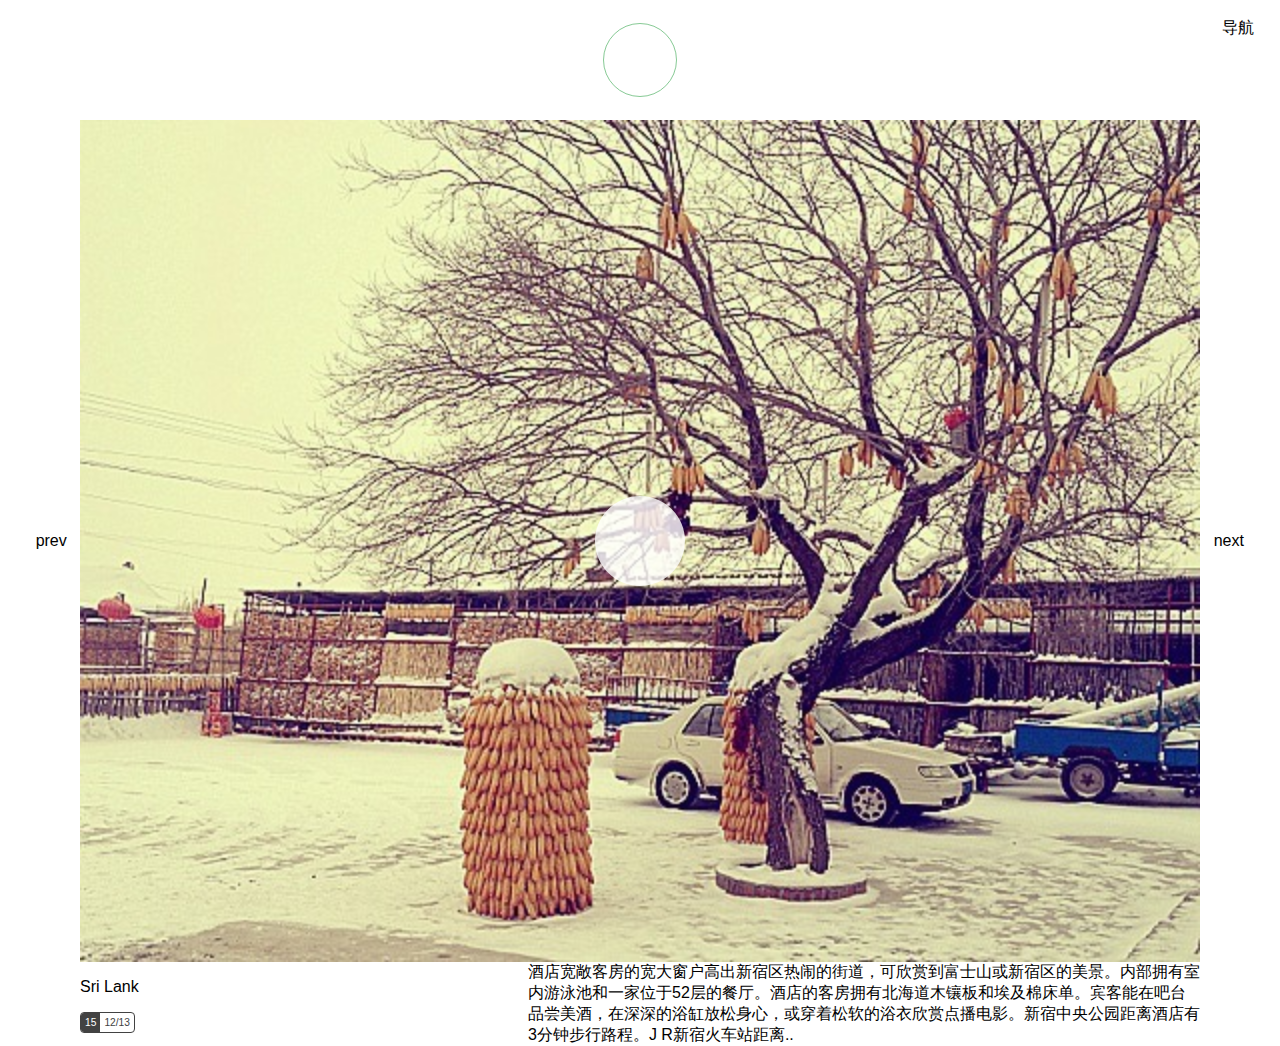
==== html/index.html @ d1c2cd37 "index.html" ====
<!DOCTYPE html PUBLIC "-//W3C//DTD XHTML 1.0 Transitional//EN" "http://www.w3.org/TR/xhtml1/DTD/xhtml1-transitional.dtd">
<html xmlns="http://www.w3.org/1999/xhtml">
<head>
	<meta name="viewport" content="width=device-width, initial-scale=1" />
	<style type="text/css">
		/*css3vh属性 视口被均分为100单位的vh。高度占满整个窗口就是height: 100vh*/
		body {height: 100vh;margin:0 0;font: normal 100% Helvetica, Arial, sans-serif;}/*字体大小是页面默认大小的100%，即16像素。*/
		h1 {font-size: 1.5em;}/*然后，h1的大小是默认大小的1.5倍，即24像素（24/16=1.5）*/
		small {font-size: 0.875em;}/*small元素的大小是默认大小的0.875倍，即14像素（14/16=0.875）。*/
		img { max-width: 100%;}/*图片的自适应（fluid image）*/
		.pointer{cursor:pointer;}
		.top{height:120px;position:relative;}
		.top .nav{position:absolute;right:2vw;top:2vh;}
		.top .mylogo{position:absolute;border:1px solid #87ca95;top:50%;left:50%;transform:translate(-50%,-50%);width:8vh;height:8vh; border-radius:50%;}
		.center{width:100vw;position: relative;text-align:center;}
		.center .prev,.center .next{max-width:160px;width:8vw;position: absolute;top:50%;transform:translate(0,-50%);text-align:center;}
		.center .prev{left:0}
		.center .next{right:0}
		.center .image{padding:0 80px;}
		.center .image img{margin:0 auto;width:100%;}
		.center .image .enter{position:absolute;background-color:#fff;top:50%;left:50%;transform:translate(-50%,-50%);width:10vh;height:10vh; border-radius:50%;opacity:0.8;text-align:center;vertical-align:center;}
		.bottom{overflow:hidden;padding:0 80px;}
		.bottom .brief{float:right;width:60%;}
		.bottom .info{float:left;width:40%;}
		.bottom .info .time{display:inline-block;font-size:0.8em;border-radius:4px;border:1px solid #424242;overflow:hidden;}
		.bottom .info .time .date{float:right;color:#424242;font-size:0.8em;padding:4px 4px;}
		.bottom .info .time .year{background-color:#424242;padding:4px 4px;float:left;color:#fff;font-size:0.8em;}
	</style>
</head>
<body>
	<div class="top">
		<div class="mylogo pointer"></div>
		<div class="nav pointer">导航</div>
	</div>
	<div class="center">
		<div class="prev pointer">prev</div>
		<div class="next pointer">next</div>
		<div class="image">
			<img src="lala.jpg">
			<div class="enter pointer"></div>
		</div>
	</div>
	<div class="bottom">
		<div class="brief">
			酒店宽敞客房的宽大窗户高出新宿区热闹的街道，可欣赏到富士山或新宿区的美景。内部拥有室内游泳池和一家位于52层的餐厅。酒店的客房拥有北海道木镶板和埃及棉床单。宾客能在吧台品尝美酒，在深深的浴缸放松身心，或穿着松软的浴衣欣赏点播电影。新宿中央公园距离酒店有3分钟步行路程。J R新宿火车站距离..
		</div>
		<div class="info">
			<p class="title">Sri Lank</p>
			<div class="time">
				<div class="year">15</div>
				<div class="date">12/13</div>
			</div>
		</div>
	</div>
	<!-- 导航 start -->
	<!-- 导航 end -->
</body>
</html>
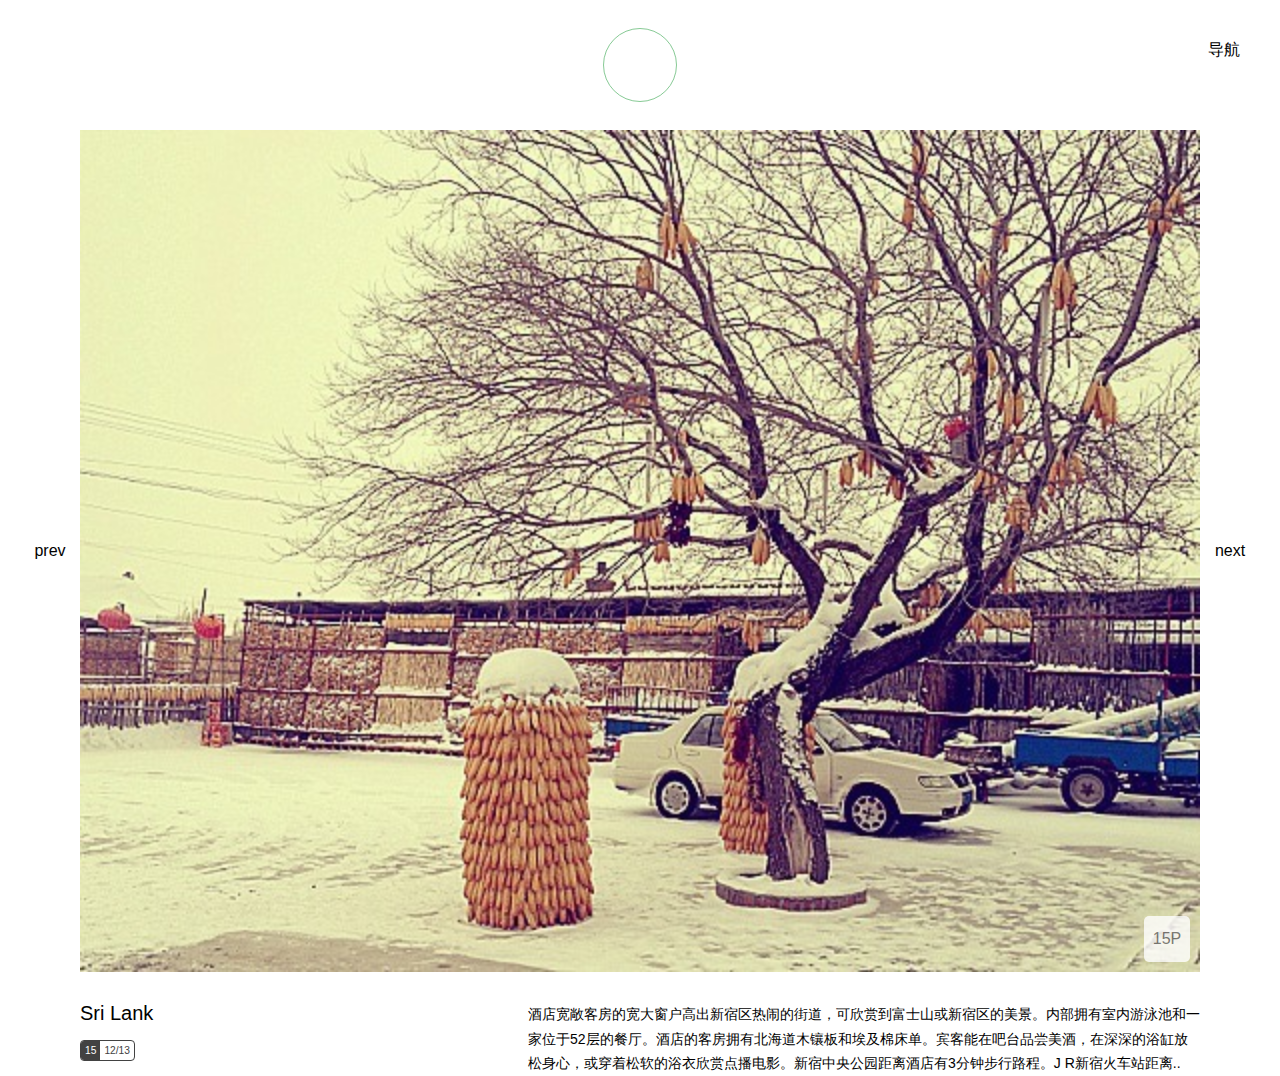
==== commit 2b5fc9af: "index" ====
--- a/html/index.html
+++ b/html/index.html
@@ -3,25 +3,31 @@
 <head>
 	<meta name="viewport" content="width=device-width, initial-scale=1" />
 	<style type="text/css">
+		p{margin:0 0;}
 		/*css3vh属性 视口被均分为100单位的vh。高度占满整个窗口就是height: 100vh*/
 		body {height: 100vh;margin:0 0;font: normal 100% Helvetica, Arial, sans-serif;}/*字体大小是页面默认大小的100%，即16像素。*/
 		h1 {font-size: 1.5em;}/*然后，h1的大小是默认大小的1.5倍，即24像素（24/16=1.5）*/
 		small {font-size: 0.875em;}/*small元素的大小是默认大小的0.875倍，即14像素（14/16=0.875）。*/
 		img { max-width: 100%;}/*图片的自适应（fluid image）*/
 		.pointer{cursor:pointer;}
-		.top{height:120px;position:relative;}
-		.top .nav{position:absolute;right:2vw;top:2vh;}
-		.top .mylogo{position:absolute;border:1px solid #87ca95;top:50%;left:50%;transform:translate(-50%,-50%);width:8vh;height:8vh; border-radius:50%;}
+		.top{height:130px;position:relative;}
+		.top .nav{position:absolute;right:40px;top:40px;}
+		.top .mylogo{position:absolute;border:1px solid #87ca95;top:50%;left:50%;transform:translate(-50%,-50%);width:72px;height:72px; border-radius:50%;}
 		.center{width:100vw;position: relative;text-align:center;}
-		.center .prev,.center .next{max-width:160px;width:8vw;position: absolute;top:50%;transform:translate(0,-50%);text-align:center;}
+		.center .prev,.center .next{width:100px;position: absolute;top:50%;transform:translate(0,-50%);text-align:center;}
 		.center .prev{left:0}
 		.center .next{right:0}
-		.center .image{padding:0 80px;}
-		.center .image img{margin:0 auto;width:100%;}
-		.center .image .enter{position:absolute;background-color:#fff;top:50%;left:50%;transform:translate(-50%,-50%);width:10vh;height:10vh; border-radius:50%;opacity:0.8;text-align:center;vertical-align:center;}
-		.bottom{overflow:hidden;padding:0 80px;}
-		.bottom .brief{float:right;width:60%;}
+		.center .image{margin:0 80px;position:relative;}
+		.center .image .mask{position:absolute;width:100%;height:100%;background-color:#fff;opacity:0;z-index:1;transition: opacity 1s;}
+		.center .image .picnum{width:40px;height:40px;border-radius:5px;padding:3px;position:absolute;bottom:10px;right:10px;background-color:#fff;opacity:0.8;color:#666;vertical-align:middle;text-align:center;line-height:40px;}
+		.center .image .main-img{margin:0 auto;width:100%;z-index:4;}
+		.center .image:hover .mask{opacity:0.3;z-index:5;}
+		.center .image:hover .enter{opacity:0.9;z-index:6;}
+		.center .image .enter{position:absolute;width:100px;height:100px;vertical-align:middle;text-align:center;background-color:#fff;top:50%;left:50%;transform:translate(-50%,-50%);border-radius:50%;line-height:100px;color:#333;z-index:1;opacity:0;transition: opacity 1s;}
+		.bottom{overflow:hidden;padding:0 80px;margin-top:30px;}
+		.bottom .brief{float:right;width:60%;font-size:0.875em;line-height:1.75em;}
 		.bottom .info{float:left;width:40%;}
+		.bottom .info .title{margin-bottom:0.75em;font-size:1.25em;}
 		.bottom .info .time{display:inline-block;font-size:0.8em;border-radius:4px;border:1px solid #424242;overflow:hidden;}
 		.bottom .info .time .date{float:right;color:#424242;font-size:0.8em;padding:4px 4px;}
 		.bottom .info .time .year{background-color:#424242;padding:4px 4px;float:left;color:#fff;font-size:0.8em;}
@@ -36,8 +42,10 @@
 		<div class="prev pointer">prev</div>
 		<div class="next pointer">next</div>
 		<div class="image">
-			<img src="lala.jpg">
-			<div class="enter pointer"></div>
+			<div class="mask"></div>
+			<div class="picnum">15P</div>
+			<img class="main-img" src="lala.jpg">
+			<div class="enter pointer">enter</div>
 		</div>
 	</div>
 	<div class="bottom">
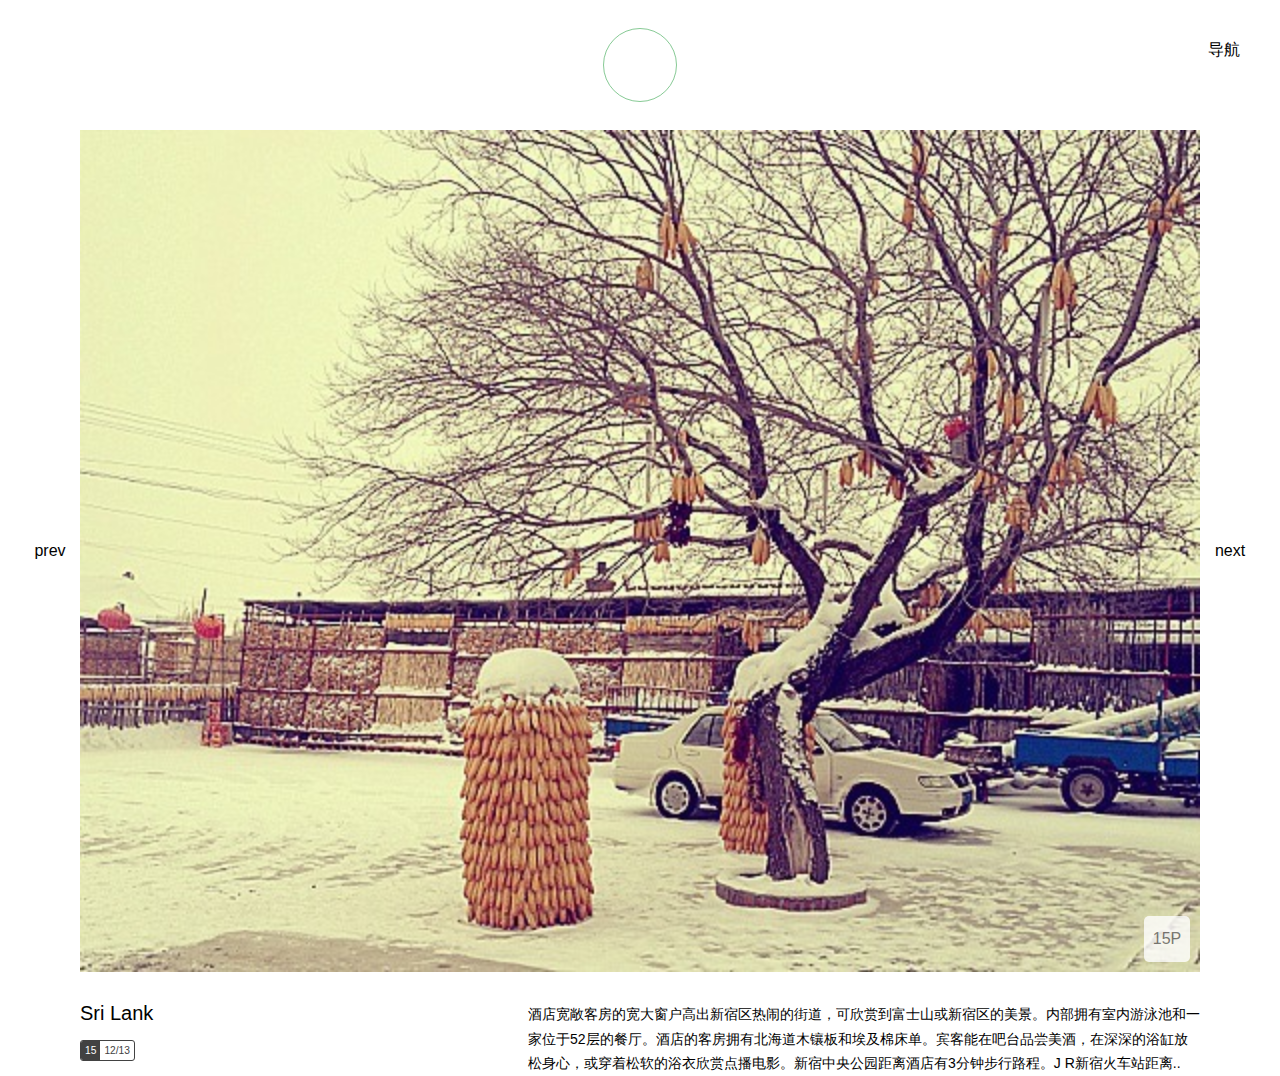
==== commit d435c5f7: "nav" ====
--- a/html/index.html
+++ b/html/index.html
@@ -5,7 +5,7 @@
 	<style type="text/css">
 		p{margin:0 0;}
 		/*css3vh属性 视口被均分为100单位的vh。高度占满整个窗口就是height: 100vh*/
-		body {height: 100vh;margin:0 0;font: normal 100% Helvetica, Arial, sans-serif;}/*字体大小是页面默认大小的100%，即16像素。*/
+		body {height: 100vh;margin:0 0;font: normal 100% Helvetica, Arial, sans-serif;position:relative;}/*字体大小是页面默认大小的100%，即16像素。*/
 		h1 {font-size: 1.5em;}/*然后，h1的大小是默认大小的1.5倍，即24像素（24/16=1.5）*/
 		small {font-size: 0.875em;}/*small元素的大小是默认大小的0.875倍，即14像素（14/16=0.875）。*/
 		img { max-width: 100%;}/*图片的自适应（fluid image）*/
@@ -28,13 +28,19 @@
 		.bottom .brief{float:right;width:60%;font-size:0.875em;line-height:1.75em;}
 		.bottom .info{float:left;width:40%;}
 		.bottom .info .title{margin-bottom:0.75em;font-size:1.25em;}
-		.bottom .info .time{display:inline-block;font-size:0.8em;border-radius:4px;border:1px solid #424242;overflow:hidden;}
+		.bottom .info .time{display:inline-block;font-size:0.8em;border-radius:3px;border:1px solid #424242;overflow:hidden;}
 		.bottom .info .time .date{float:right;color:#424242;font-size:0.8em;padding:4px 4px;}
 		.bottom .info .time .year{background-color:#424242;padding:4px 4px;float:left;color:#fff;font-size:0.8em;}
+
+		.body{position:relative;z-index:4;}
+		.thunm{position:absolute;display:none;z-index:5;height:100%;width:100%;left:0;top:0;}
+		.thunm .main-mask{opacity:0.3;width:100%;height:100%;background-color:#000;}
+		.thunm .nav-list{position:absolute;right:0;top:0;width:35vw;height:100%;background-color:#000;}
 	</style>
 </head>
 <body>
-	<div class="top">
+	<div class="body">
+			<div class="top">
 		<div class="mylogo pointer"></div>
 		<div class="nav pointer">导航</div>
 	</div>
@@ -61,6 +67,11 @@
 		</div>
 	</div>
 	<!-- 导航 start -->
+	<div class="thunm">
+		<div class="main-mask"></div>
+		<div class="nav-list"></div>
+	</div>
 	<!-- 导航 end -->
+	</div>
 </body>
 </html>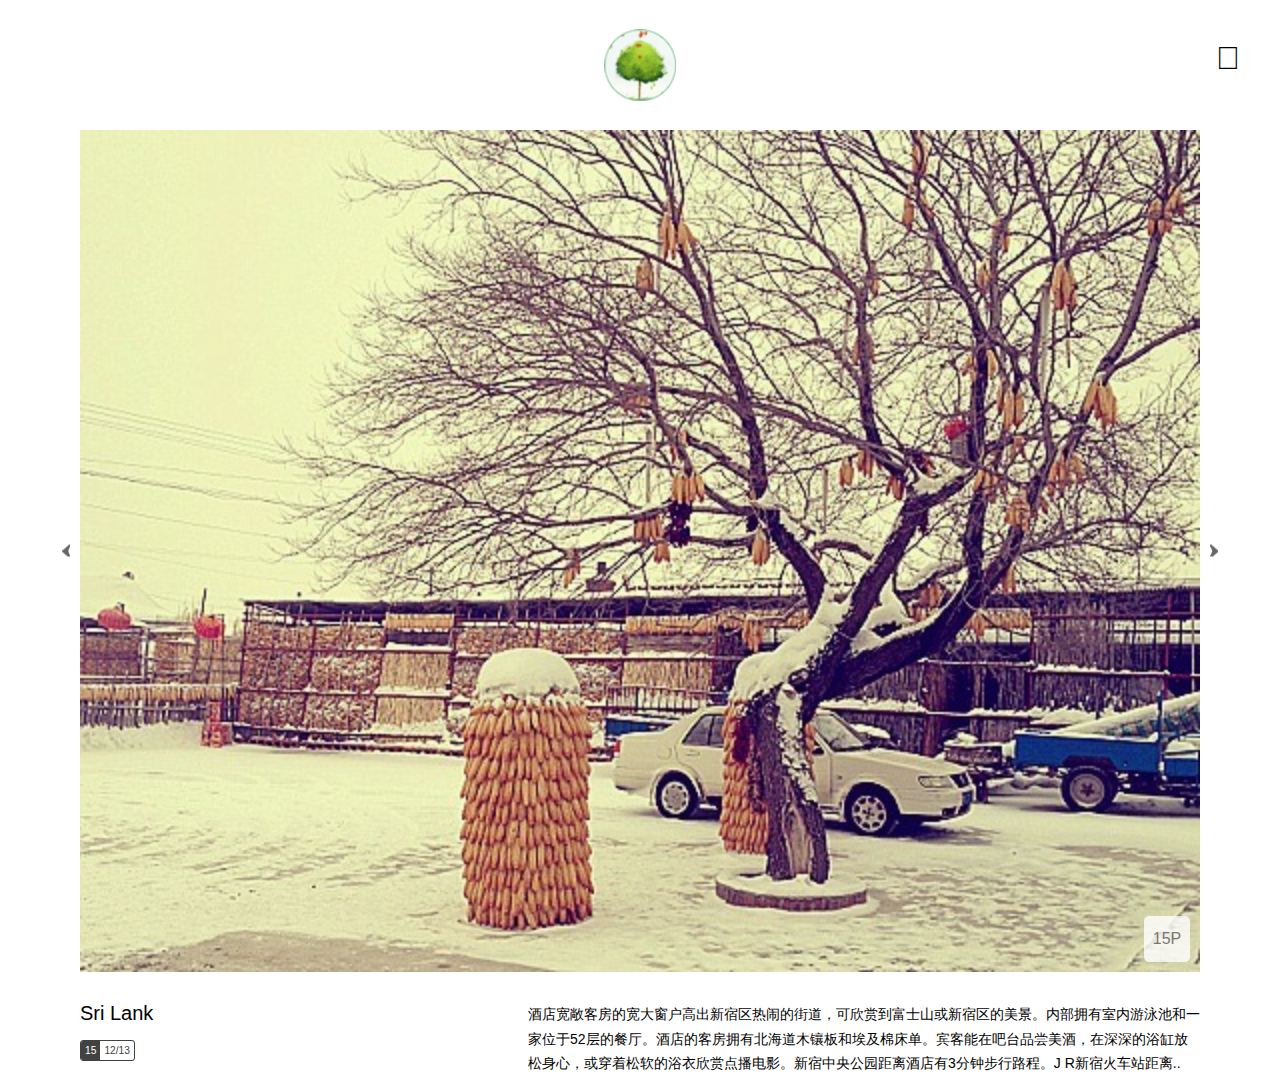
==== commit da8df27e: "no message" ====
--- a/html/index.html
+++ b/html/index.html
@@ -2,8 +2,10 @@
 <html xmlns="http://www.w3.org/1999/xhtml">
 <head>
 	<meta name="viewport" content="width=device-width, initial-scale=1" />
+	<link rel="stylesheet" href="../iconfont/iconfont.css">
 	<style type="text/css">
 		p{margin:0 0;}
+
 		/*css3vh属性 视口被均分为100单位的vh。高度占满整个窗口就是height: 100vh*/
 		body {height: 100vh;margin:0 0;font: normal 100% Helvetica, Arial, sans-serif;position:relative;}/*字体大小是页面默认大小的100%，即16像素。*/
 		h1 {font-size: 1.5em;}/*然后，h1的大小是默认大小的1.5倍，即24像素（24/16=1.5）*/
@@ -11,12 +13,21 @@
 		img { max-width: 100%;}/*图片的自适应（fluid image）*/
 		.pointer{cursor:pointer;}
 		.top{height:130px;position:relative;}
-		.top .nav{position:absolute;right:40px;top:40px;}
-		.top .mylogo{position:absolute;border:1px solid #87ca95;top:50%;left:50%;transform:translate(-50%,-50%);width:72px;height:72px; border-radius:50%;}
+		.top .nav{position:absolute;right:40px;top:40px;font-size:2em;}
+		.top .mylogo{position:absolute;top:50%;left:50%;transform:translate(-50%,-50%);width:72px;height:72px;background:url(../images/logo.png) center center no-repeat;background-size:100%;}
 		.center{width:100vw;position: relative;text-align:center;}
 		.center .prev,.center .next{width:100px;position: absolute;top:50%;transform:translate(0,-50%);text-align:center;}
 		.center .prev{left:0}
 		.center .next{right:0}
+		.center .btn{display:inline-block;height:12px;width:8px;position:absolute;transition-duration:0.5s;}
+		.center .prev .btn{background:url(../images/arrow_left.png);right:30px;}
+		.center .next .btn{background:url(../images/arrow_next.png);left:30px;}
+		.center .btn-txt{opacity:0;transition: opacity 0.9s;line-height:13px;vertical-align:middle;font-size:0.75em;}
+		.center .prev:hover .btn-txt{opacity:1;}
+		.center .next:hover .btn-txt{opacity:1;}
+		.center .prev:hover .btn{right:80px;}
+		.center .next:hover .btn{left:80px;}
+
 		.center .image{margin:0 80px;position:relative;}
 		.center .image .mask{position:absolute;width:100%;height:100%;background-color:#fff;opacity:0;z-index:1;transition: opacity 1s;}
 		.center .image .picnum{width:40px;height:40px;border-radius:5px;padding:3px;position:absolute;bottom:10px;right:10px;background-color:#fff;opacity:0.8;color:#666;vertical-align:middle;text-align:center;line-height:40px;}
@@ -36,17 +47,29 @@
 		.thunm{position:absolute;display:none;z-index:5;height:100%;width:100%;left:0;top:0;}
 		.thunm .main-mask{opacity:0.3;width:100%;height:100%;background-color:#000;}
 		.thunm .nav-list{position:absolute;right:0;top:0;width:35vw;height:100%;background-color:#000;}
+
+		@media only screen and (-webkit-min-device-pixel-ratio: 2),
+		only screen and (min--moz-device-pixel-ratio: 2),
+		only screen and (-o-min-device-pixel-ratio: 2/1),
+		only screen and (min-device-pixel-ratio: 2) {
+			.top .mylogo{
+			 background:url(../images/logo@2x.png) no-repeat;
+			 background-size:100%;
+			}
+			.center .prev .btn{background:url(../images/arrow_left@2x.png);background-size:100%;}
+			.center .next .btn{background:url(../images/arrow_next@2x.png);background-size:100%;}
+		}
 	</style>
 </head>
 <body>
 	<div class="body">
 			<div class="top">
 		<div class="mylogo pointer"></div>
-		<div class="nav pointer">导航</div>
+		<div class="nav pointer iconfont">&#xe603;</div>
 	</div>
 	<div class="center">
-		<div class="prev pointer">prev</div>
-		<div class="next pointer">next</div>
+		<div class="prev pointer"><span class="btn"></span><span class="btn-txt">PREV</span></div>
+		<div class="next pointer"><span class="btn"></span><span class="btn-txt">NEXT</span></div>
 		<div class="image">
 			<div class="mask"></div>
 			<div class="picnum">15P</div>
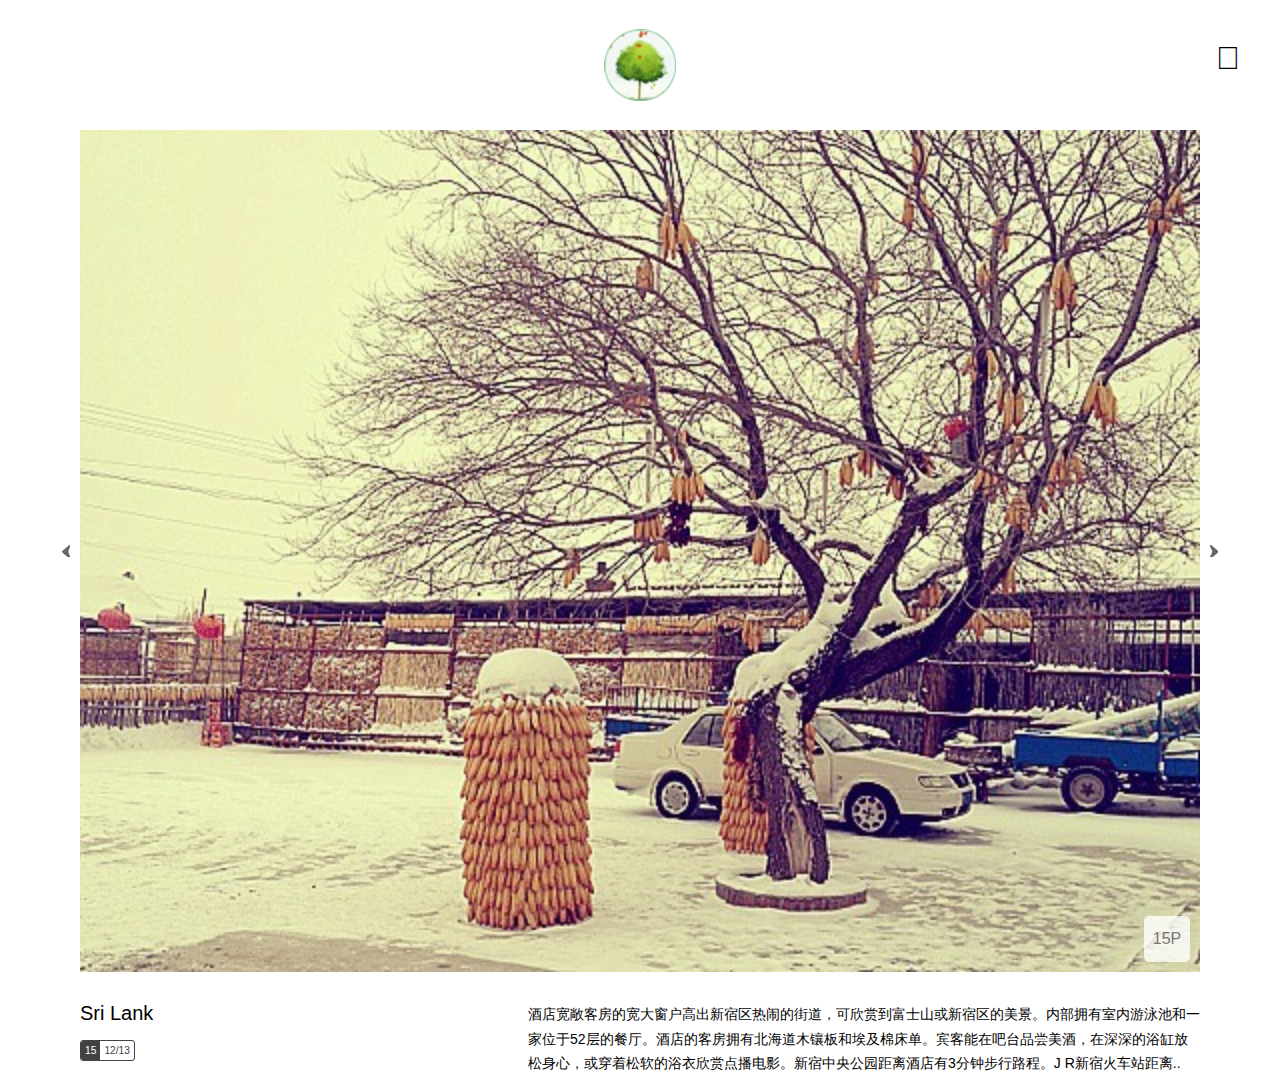
==== commit b456dd8f: "no message" ====
--- a/html/index.html
+++ b/html/index.html
@@ -11,12 +11,14 @@
 		h1 {font-size: 1.5em;}/*然后，h1的大小是默认大小的1.5倍，即24像素（24/16=1.5）*/
 		small {font-size: 0.875em;}/*small元素的大小是默认大小的0.875倍，即14像素（14/16=0.875）。*/
 		img { max-width: 100%;}/*图片的自适应（fluid image）*/
+		.body{position:relative;z-index:4;}
 		.pointer{cursor:pointer;}
 		.top{height:130px;position:relative;}
 		.top .nav{position:absolute;right:40px;top:40px;font-size:2em;}
 		.top .mylogo{position:absolute;top:50%;left:50%;transform:translate(-50%,-50%);width:72px;height:72px;background:url(../images/logo.png) center center no-repeat;background-size:100%;}
 		.center{width:100vw;position: relative;text-align:center;}
-		.center .prev,.center .next{width:100px;position: absolute;top:50%;transform:translate(0,-50%);text-align:center;}
+		.center .prev,.center .next{width:100px;position: absolute;height:100%;}
+		.center .prev .wrap,.center .next .wrap{position:absolute;top:50%;transform:translate(0,-50%);height:12px;width:100%;}
 		.center .prev{left:0}
 		.center .next{right:0}
 		.center .btn{display:inline-block;height:12px;width:8px;position:absolute;transition-duration:0.5s;}
@@ -43,8 +45,7 @@
 		.bottom .info .time .date{float:right;color:#424242;font-size:0.8em;padding:4px 4px;}
 		.bottom .info .time .year{background-color:#424242;padding:4px 4px;float:left;color:#fff;font-size:0.8em;}
 
-		.body{position:relative;z-index:4;}
-		.thunm{position:absolute;display:none;z-index:5;height:100%;width:100%;left:0;top:0;}
+		.thunm{position:absolute;z-index:5;height:100%;width:100%;left:0;top:0;}
 		.thunm .main-mask{opacity:0.3;width:100%;height:100%;background-color:#000;}
 		.thunm .nav-list{position:absolute;right:0;top:0;width:35vw;height:100%;background-color:#000;}
 
@@ -68,8 +69,8 @@
 		<div class="nav pointer iconfont">&#xe603;</div>
 	</div>
 	<div class="center">
-		<div class="prev pointer"><span class="btn"></span><span class="btn-txt">PREV</span></div>
-		<div class="next pointer"><span class="btn"></span><span class="btn-txt">NEXT</span></div>
+		<div class="prev pointer"><div class="wrap"><span class="btn"></span><span class="btn-txt">PREV</span></div></div>
+		<div class="next pointer"><div class="wrap"><span class="btn"></span><span class="btn-txt">NEXT</span></div></div>
 		<div class="image">
 			<div class="mask"></div>
 			<div class="picnum">15P</div>
@@ -90,10 +91,10 @@
 		</div>
 	</div>
 	<!-- 导航 start -->
-	<div class="thunm">
+<!-- 	<div class="thunm">
 		<div class="main-mask"></div>
 		<div class="nav-list"></div>
-	</div>
+	</div> -->
 	<!-- 导航 end -->
 	</div>
 </body>
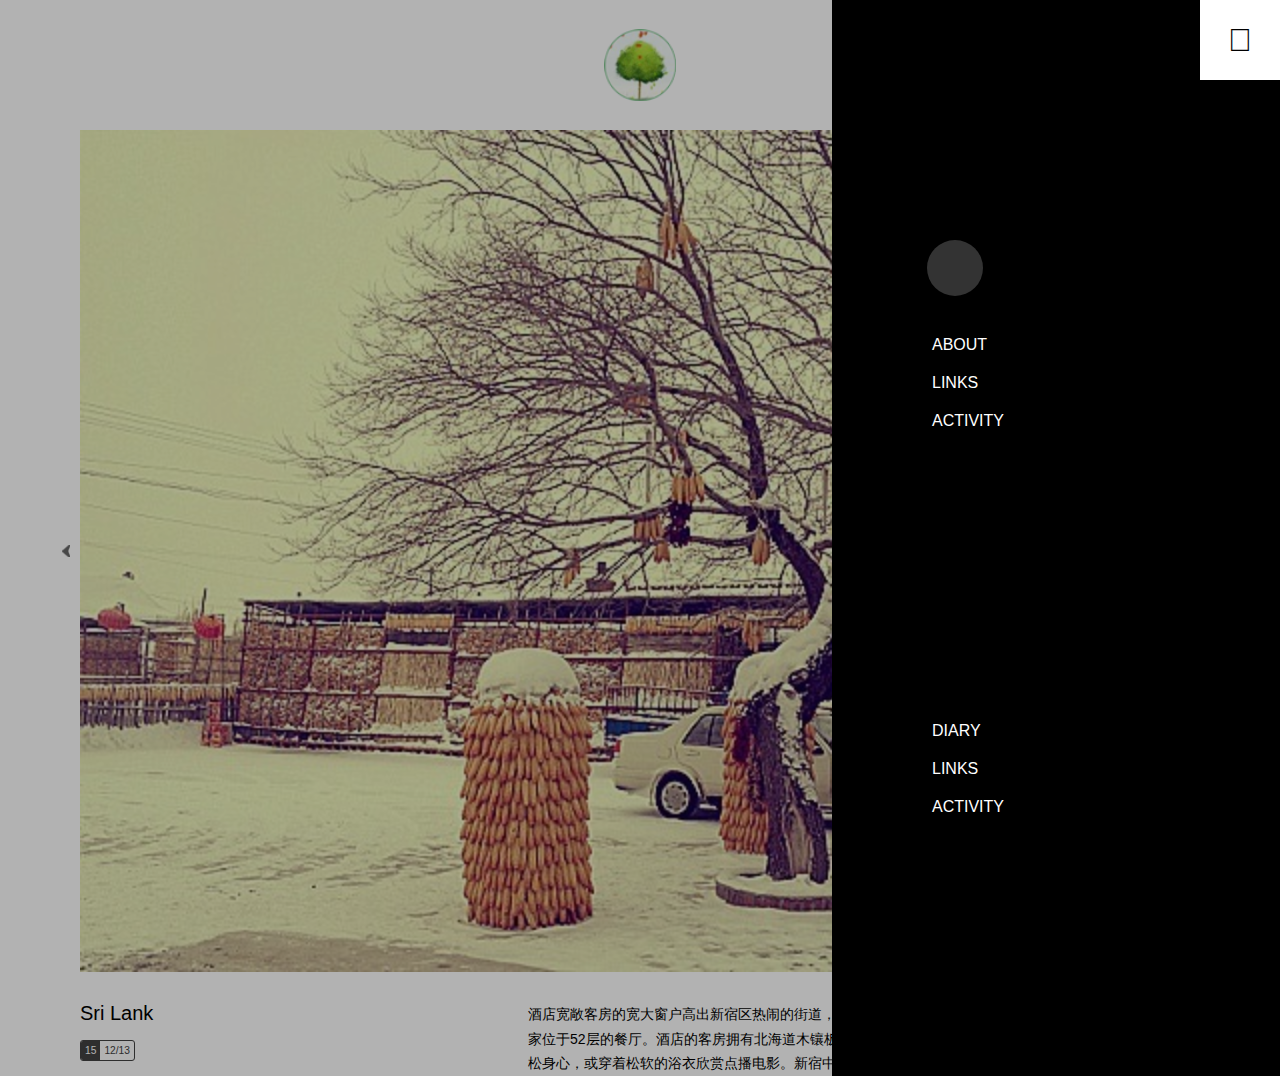
==== commit 8cb4a8dc: "index" ====
--- a/html/index.html
+++ b/html/index.html
@@ -5,7 +5,42 @@
 	<link rel="stylesheet" href="../iconfont/iconfont.css">
 	<style type="text/css">
 		p{margin:0 0;}
+		/** 清除内外边距 **/
+		body, h1, h2, h3, h4, h5, h6, hr, p, blockquote, /* structural elements 结构元素 */
+		dl, dt, dd, ul, ol, li, /* list elements 列表元素 */
+		pre, /* text formatting elements 文本格式元素 */
+		form, fieldset, legend, button, input, textarea, /* form elements 表单元素 */
+		th, td /* table elements 表格元素 */ {
+		  margin: 0;
+		  padding: 0;
+		}
 
+		/** 设置默认字体 **/
+		body,
+		button, input, select, textarea /* for ie */ {
+		  font: 12px/1.5 tahoma, arial, \5b8b\4f53, sans-serif;
+		}
+		h1, h2, h3, h4, h5, h6 { font-size: 100%; }
+		address, cite, dfn, em, var { font-style: normal; } /* 将斜体扶正 */
+		code, kbd, pre, samp { font-family: courier new, courier, monospace; } /* 统一等宽字体 */
+		small { font-size: 12px; } /* 小于 12px 的中文很难阅读，让 small 正常化 */
+
+		/** 重置列表元素 **/
+		ul, ol { list-style: none; }
+
+		/** 重置文本格式元素 **/
+		a { text-decoration: none; }
+		a:hover { text-decoration: underline; }
+
+
+		/** 重置表单元素 **/
+		legend { color: #000; } /* for ie6 */
+		fieldset, img { border: 0; } /* img 搭车：让链接里的 img 无边框 */
+		button, input, select, textarea { font-size: 100%; } /* 使得表单元素在 ie 下能继承字体大小 */
+		/* 注：optgroup 无法扶正 */
+
+		/** 重置表格元素 **/
+		table { border-collapse: collapse; border-spacing: 0; }
 		/*css3vh属性 视口被均分为100单位的vh。高度占满整个窗口就是height: 100vh*/
 		body {height: 100vh;margin:0 0;font: normal 100% Helvetica, Arial, sans-serif;position:relative;}/*字体大小是页面默认大小的100%，即16像素。*/
 		h1 {font-size: 1.5em;}/*然后，h1的大小是默认大小的1.5倍，即24像素（24/16=1.5）*/
@@ -22,8 +57,8 @@
 		.center .prev{left:0}
 		.center .next{right:0}
 		.center .btn{display:inline-block;height:12px;width:8px;position:absolute;transition-duration:0.5s;}
-		.center .prev .btn{background:url(../images/arrow_left.png);right:30px;}
-		.center .next .btn{background:url(../images/arrow_next.png);left:30px;}
+		.center .prev .btn{background:url(../images/arrow_left.png) center center no-repeat;;right:30px;}
+		.center .next .btn{background:url(../images/arrow_next.png) center center no-repeat;;left:30px;}
 		.center .btn-txt{opacity:0;transition: opacity 0.9s;line-height:13px;vertical-align:middle;font-size:0.75em;}
 		.center .prev:hover .btn-txt{opacity:1;}
 		.center .next:hover .btn-txt{opacity:1;}
@@ -48,6 +83,16 @@
 		.thunm{position:absolute;z-index:5;height:100%;width:100%;left:0;top:0;}
 		.thunm .main-mask{opacity:0.3;width:100%;height:100%;background-color:#000;}
 		.thunm .nav-list{position:absolute;right:0;top:0;width:35vw;height:100%;background-color:#000;}
+		.thunm .nav-list .close{position:absolute;top:0;right:0;font-size:2em;background-color:#fff;width:80px;height:80px;vertical-align:middle;line-height:80px;text-align:center;color:#000;}
+		.thunm .nav-list .social,.thunm .nav-list .thumb-list{position:absolute;left:100px;color:#fff;}
+		.thunm .nav-list .social li,.thunm .nav-list .thumb-list li{margin:20px 0;cursor:pointer;}
+		.thunm .nav-list .social{top:240px;}
+		.thunm .nav-list .thumb-list{bottom:240px;}
+		.thunm .nav-list .social .search{height:56px;width:56px;border-radius:28px;background-color:#333;margin-bottom:40px;margin-left:-5px;}
+		.thunm .nav-list .social .search input{height:46px;padding:5px 0;border:none;background-color:#333;color:#fff;font-size:1em;outline: none;width:0;}
+		.thunm .nav-list .social .search:hover{width:316px;transition: width 0.5s;}
+		.thunm .nav-list .social .search:hover input{width:230px;transition: width 0.5s;}
+		.thunm .nav-list .social .search .magnifier{display:inline-block;float:left;height:56px;width:56px;text-align:center;vertical-align:middle;line-height:56px;font-size:1.8em;}
 
 		@media only screen and (-webkit-min-device-pixel-ratio: 2),
 		only screen and (min--moz-device-pixel-ratio: 2),
@@ -91,10 +136,28 @@
 		</div>
 	</div>
 	<!-- 导航 start -->
-<!-- 	<div class="thunm">
+	<div class="thunm">
 		<div class="main-mask"></div>
-		<div class="nav-list"></div>
-	</div> -->
+		<div class="nav-list">
+			<div class="close iconfont pointer">&#xe605</div>
+			<div class="social">
+				<div class="search">
+					<i class="magnifier iconfont pointer">&#xe600;</i>
+					<input name="key"/>
+				</div>
+				<ul class="list">
+					<li>ABOUT</li>
+					<li>LINKS</li>
+					<li>ACTIVITY</li>
+				</ul>
+			</div>
+			<ul class="thumb-list">
+				<li>DIARY</li>
+				<li>LINKS</li>
+				<li>ACTIVITY</li>
+			</ul>
+		</div>
+	</div>
 	<!-- 导航 end -->
 	</div>
 </body>
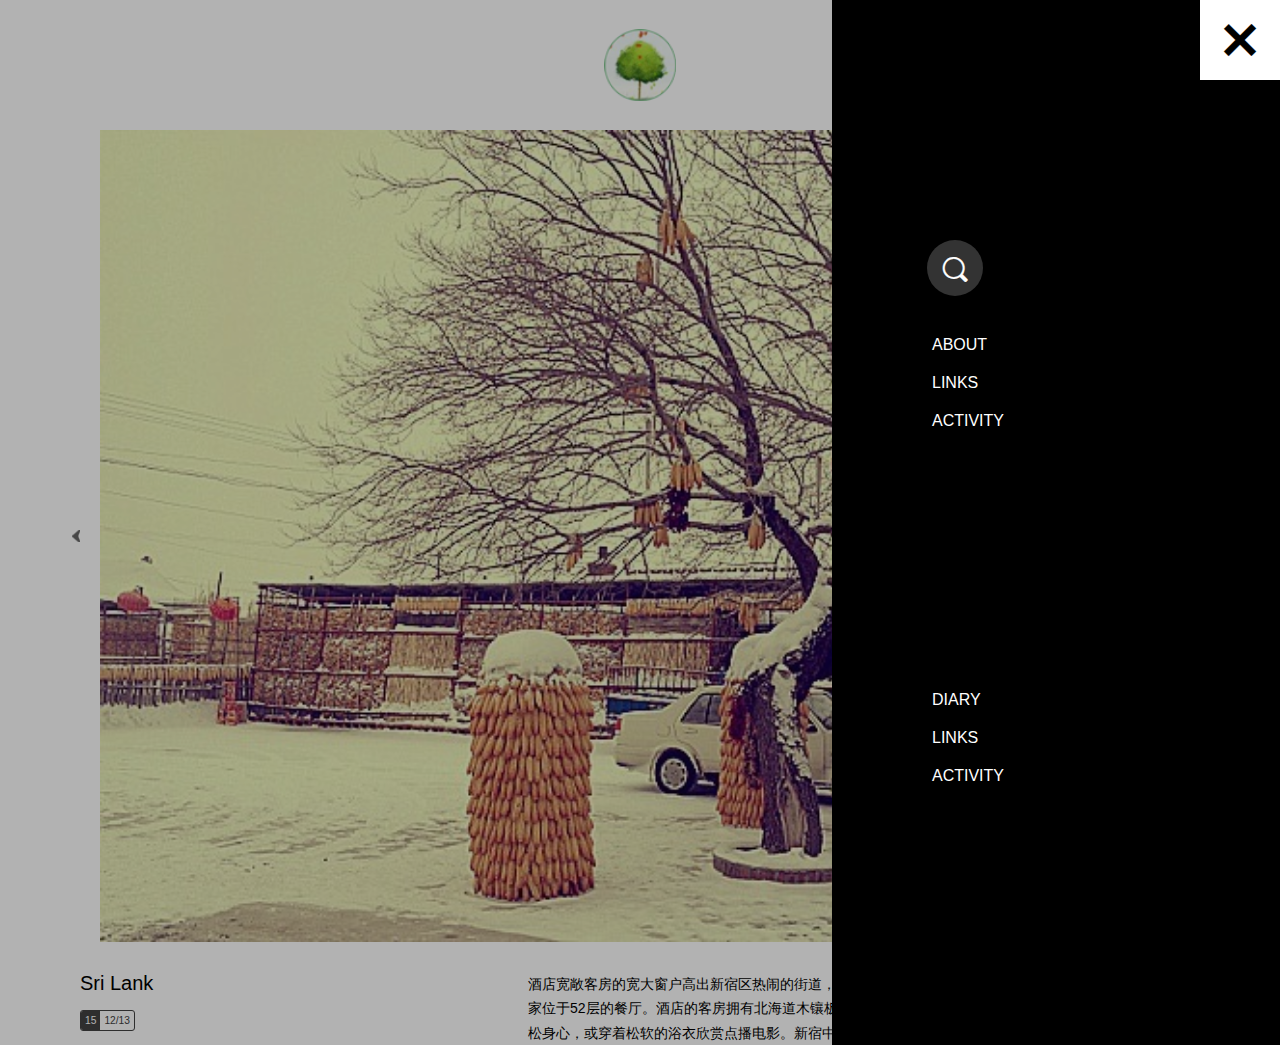
==== commit a656c13c: "page style" ====
--- a/html/index.html
+++ b/html/index.html
@@ -4,48 +4,6 @@
 	<meta name="viewport" content="width=device-width, initial-scale=1" />
 	<link rel="stylesheet" href="../iconfont/iconfont.css">
 	<style type="text/css">
-		p{margin:0 0;}
-		/** 清除内外边距 **/
-		body, h1, h2, h3, h4, h5, h6, hr, p, blockquote, /* structural elements 结构元素 */
-		dl, dt, dd, ul, ol, li, /* list elements 列表元素 */
-		pre, /* text formatting elements 文本格式元素 */
-		form, fieldset, legend, button, input, textarea, /* form elements 表单元素 */
-		th, td /* table elements 表格元素 */ {
-		  margin: 0;
-		  padding: 0;
-		}
-
-		/** 设置默认字体 **/
-		body,
-		button, input, select, textarea /* for ie */ {
-		  font: 12px/1.5 tahoma, arial, \5b8b\4f53, sans-serif;
-		}
-		h1, h2, h3, h4, h5, h6 { font-size: 100%; }
-		address, cite, dfn, em, var { font-style: normal; } /* 将斜体扶正 */
-		code, kbd, pre, samp { font-family: courier new, courier, monospace; } /* 统一等宽字体 */
-		small { font-size: 12px; } /* 小于 12px 的中文很难阅读，让 small 正常化 */
-
-		/** 重置列表元素 **/
-		ul, ol { list-style: none; }
-
-		/** 重置文本格式元素 **/
-		a { text-decoration: none; }
-		a:hover { text-decoration: underline; }
-
-
-		/** 重置表单元素 **/
-		legend { color: #000; } /* for ie6 */
-		fieldset, img { border: 0; } /* img 搭车：让链接里的 img 无边框 */
-		button, input, select, textarea { font-size: 100%; } /* 使得表单元素在 ie 下能继承字体大小 */
-		/* 注：optgroup 无法扶正 */
-
-		/** 重置表格元素 **/
-		table { border-collapse: collapse; border-spacing: 0; }
-		/*css3vh属性 视口被均分为100单位的vh。高度占满整个窗口就是height: 100vh*/
-		body {height: 100vh;margin:0 0;font: normal 100% Helvetica, Arial, sans-serif;position:relative;}/*字体大小是页面默认大小的100%，即16像素。*/
-		h1 {font-size: 1.5em;}/*然后，h1的大小是默认大小的1.5倍，即24像素（24/16=1.5）*/
-		small {font-size: 0.875em;}/*small元素的大小是默认大小的0.875倍，即14像素（14/16=0.875）。*/
-		img { max-width: 100%;}/*图片的自适应（fluid image）*/
 		.body{position:relative;z-index:4;}
 		.pointer{cursor:pointer;}
 		.top{height:130px;position:relative;}
@@ -57,15 +15,15 @@
 		.center .prev{left:0}
 		.center .next{right:0}
 		.center .btn{display:inline-block;height:12px;width:8px;position:absolute;transition-duration:0.5s;}
-		.center .prev .btn{background:url(../images/arrow_left.png) center center no-repeat;;right:30px;}
-		.center .next .btn{background:url(../images/arrow_next.png) center center no-repeat;;left:30px;}
-		.center .btn-txt{opacity:0;transition: opacity 0.9s;line-height:13px;vertical-align:middle;font-size:0.75em;}
+		.center .prev .btn{background:url(../images/arrow_left.png) center center no-repeat;right:20px;}
+		.center .next .btn{background:url(../images/arrow_next.png) center center no-repeat;left:20px;}
+		.center .btn-txt{opacity:0;transition: opacity 0.9s;line-height:13px;vertical-align:middle;font-size:0.85em;}
 		.center .prev:hover .btn-txt{opacity:1;}
 		.center .next:hover .btn-txt{opacity:1;}
-		.center .prev:hover .btn{right:80px;}
-		.center .next:hover .btn{left:80px;}
+		.center .prev:hover .btn{right:70px;}
+		.center .next:hover .btn{left:70px;}
 
-		.center .image{margin:0 80px;position:relative;}
+		.center .image{margin:0 100px;position:relative;}
 		.center .image .mask{position:absolute;width:100%;height:100%;background-color:#fff;opacity:0;z-index:1;transition: opacity 1s;}
 		.center .image .picnum{width:40px;height:40px;border-radius:5px;padding:3px;position:absolute;bottom:10px;right:10px;background-color:#fff;opacity:0.8;color:#666;vertical-align:middle;text-align:center;line-height:40px;}
 		.center .image .main-img{margin:0 auto;width:100%;z-index:4;}
@@ -109,56 +67,56 @@
 </head>
 <body>
 	<div class="body">
-			<div class="top">
-		<div class="mylogo pointer"></div>
-		<div class="nav pointer iconfont">&#xe603;</div>
-	</div>
-	<div class="center">
-		<div class="prev pointer"><div class="wrap"><span class="btn"></span><span class="btn-txt">PREV</span></div></div>
-		<div class="next pointer"><div class="wrap"><span class="btn"></span><span class="btn-txt">NEXT</span></div></div>
-		<div class="image">
-			<div class="mask"></div>
-			<div class="picnum">15P</div>
-			<img class="main-img" src="lala.jpg">
-			<div class="enter pointer">enter</div>
+		<div class="top">
+			<div class="mylogo pointer"></div>
+			<div class="nav pointer iconfont">&#xe603;</div>
 		</div>
-	</div>
-	<div class="bottom">
-		<div class="brief">
-			酒店宽敞客房的宽大窗户高出新宿区热闹的街道，可欣赏到富士山或新宿区的美景。内部拥有室内游泳池和一家位于52层的餐厅。酒店的客房拥有北海道木镶板和埃及棉床单。宾客能在吧台品尝美酒，在深深的浴缸放松身心，或穿着松软的浴衣欣赏点播电影。新宿中央公园距离酒店有3分钟步行路程。J R新宿火车站距离..
-		</div>
-		<div class="info">
-			<p class="title">Sri Lank</p>
-			<div class="time">
-				<div class="year">15</div>
-				<div class="date">12/13</div>
+		<div class="center">
+			<div class="prev pointer"><div class="wrap"><span class="btn"></span><span class="btn-txt">PREV</span></div></div>
+			<div class="next pointer"><div class="wrap"><span class="btn"></span><span class="btn-txt">NEXT</span></div></div>
+			<div class="image">
+				<div class="mask"></div>
+				<div class="picnum">15P</div>
+				<img class="main-img" src="lala.jpg">
+				<div class="enter pointer">enter</div>
 			</div>
 		</div>
-	</div>
-	<!-- 导航 start -->
-	<div class="thunm">
-		<div class="main-mask"></div>
-		<div class="nav-list">
-			<div class="close iconfont pointer">&#xe605</div>
-			<div class="social">
-				<div class="search">
-					<i class="magnifier iconfont pointer">&#xe600;</i>
-					<input name="key"/>
+		<div class="bottom">
+			<div class="brief">
+				酒店宽敞客房的宽大窗户高出新宿区热闹的街道，可欣赏到富士山或新宿区的美景。内部拥有室内游泳池和一家位于52层的餐厅。酒店的客房拥有北海道木镶板和埃及棉床单。宾客能在吧台品尝美酒，在深深的浴缸放松身心，或穿着松软的浴衣欣赏点播电影。新宿中央公园距离酒店有3分钟步行路程。J R新宿火车站距离..
+			</div>
+			<div class="info">
+				<p class="title">Sri Lank</p>
+				<div class="time">
+					<div class="year">15</div>
+					<div class="date">12/13</div>
 				</div>
-				<ul class="list">
-					<li>ABOUT</li>
+			</div>
+		</div>
+		<!-- 导航 start -->
+		<div class="thunm">
+			<div class="main-mask"></div>
+			<div class="nav-list">
+				<div class="close iconfont pointer">&#xe605</div>
+				<div class="social">
+					<div class="search">
+						<i class="magnifier iconfont pointer">&#xe600;</i>
+						<input name="key"/>
+					</div>
+					<ul class="list">
+						<li>ABOUT</li>
+						<li>LINKS</li>
+						<li>ACTIVITY</li>
+					</ul>
+				</div>
+				<ul class="thumb-list">
+					<li>DIARY</li>
 					<li>LINKS</li>
 					<li>ACTIVITY</li>
 				</ul>
 			</div>
-			<ul class="thumb-list">
-				<li>DIARY</li>
-				<li>LINKS</li>
-				<li>ACTIVITY</li>
-			</ul>
 		</div>
-	</div>
-	<!-- 导航 end -->
+		<!-- 导航 end -->
 	</div>
 </body>
 </html>--- a/iconfont/iconfont.css
+++ b/iconfont/iconfont.css
@@ -0,0 +1,65 @@
+
+@font-face {font-family: "iconfont";
+  src: url('iconfont.eot'); /* IE9*/
+  src: url('iconfont.eot?#iefix') format('embedded-opentype'), /* IE6-IE8 */
+  url('iconfont.woff') format('woff'), /* chrome, firefox */
+  url('iconfont.ttf') format('truetype'), /* chrome, firefox, opera, Safari, Android, iOS 4.2+*/
+  url('iconfont.svg#iconfont') format('svg'); /* iOS 4.1- */
+}
+
+.iconfont {
+  font-family:"iconfont" !important;
+  font-style:normal;
+  -webkit-font-smoothing: antialiased;
+  -webkit-text-stroke-width: 0.2px;
+  -moz-osx-font-smoothing: grayscale;
+}
+.icon-sousuo:before { content: "\e600"; }
+.icon-fenxiang:before { content: "\e601"; }
+.icon-youjianhuifu:before { content: "\e602"; }
+.icon-menu-2:before { content: "\e603"; }
+.icon-guanbi:before { content: "\e604"; }
+.icon-gaunbi:before { content: "\e605"; }
+
+  p{margin:0 0;}
+  /** 清除内外边距 **/
+  body, h1, h2, h3, h4, h5, h6, hr, p, blockquote, /* structural elements 结构元素 */
+  dl, dt, dd, ul, ol, li, /* list elements 列表元素 */
+  pre, /* text formatting elements 文本格式元素 */
+  form, fieldset, legend, button, input, textarea, /* form elements 表单元素 */
+  th, td /* table elements 表格元素 */ {
+    margin: 0;
+    padding: 0;
+  }
+
+  /** 设置默认字体 **/
+  body,
+  button, input, select, textarea /* for ie */ {
+    font: 12px/1.5 tahoma, arial, \5b8b\4f53, sans-serif;
+  }
+  h1, h2, h3, h4, h5, h6 { font-size: 100%; }
+  address, cite, dfn, em, var { font-style: normal; } /* 将斜体扶正 */
+  code, kbd, pre, samp { font-family: courier new, courier, monospace; } /* 统一等宽字体 */
+  small { font-size: 12px; } /* 小于 12px 的中文很难阅读，让 small 正常化 */
+
+  /** 重置列表元素 **/
+  ul, ol { list-style: none; }
+
+  /** 重置文本格式元素 **/
+  a { text-decoration: none; }
+  a:hover { text-decoration: none; }
+
+
+  /** 重置表单元素 **/
+  legend { color: #000; } /* for ie6 */
+  fieldset, img { border: 0; } /* img 搭车：让链接里的 img 无边框 */
+  button, input, select, textarea { font-size: 100%; } /* 使得表单元素在 ie 下能继承字体大小 */
+  /* 注：optgroup 无法扶正 */
+
+  /** 重置表格元素 **/
+  table { border-collapse: collapse; border-spacing: 0; }
+  /*css3vh属性 视口被均分为100单位的vh。高度占满整个窗口就是height: 100vh*/
+  body {height: 100vh;margin:0 0;font: normal 100% Helvetica, Arial, sans-serif;position:relative;}/*字体大小是页面默认大小的100%，即16像素。*/
+  h1 {font-size: 1.5em;}/*然后，h1的大小是默认大小的1.5倍，即24像素（24/16=1.5）*/
+  small {font-size: 0.875em;}/*small元素的大小是默认大小的0.875倍，即14像素（14/16=0.875）。*/
+  img { max-width: 100%;}/*图片的自适应（fluid image）*/
